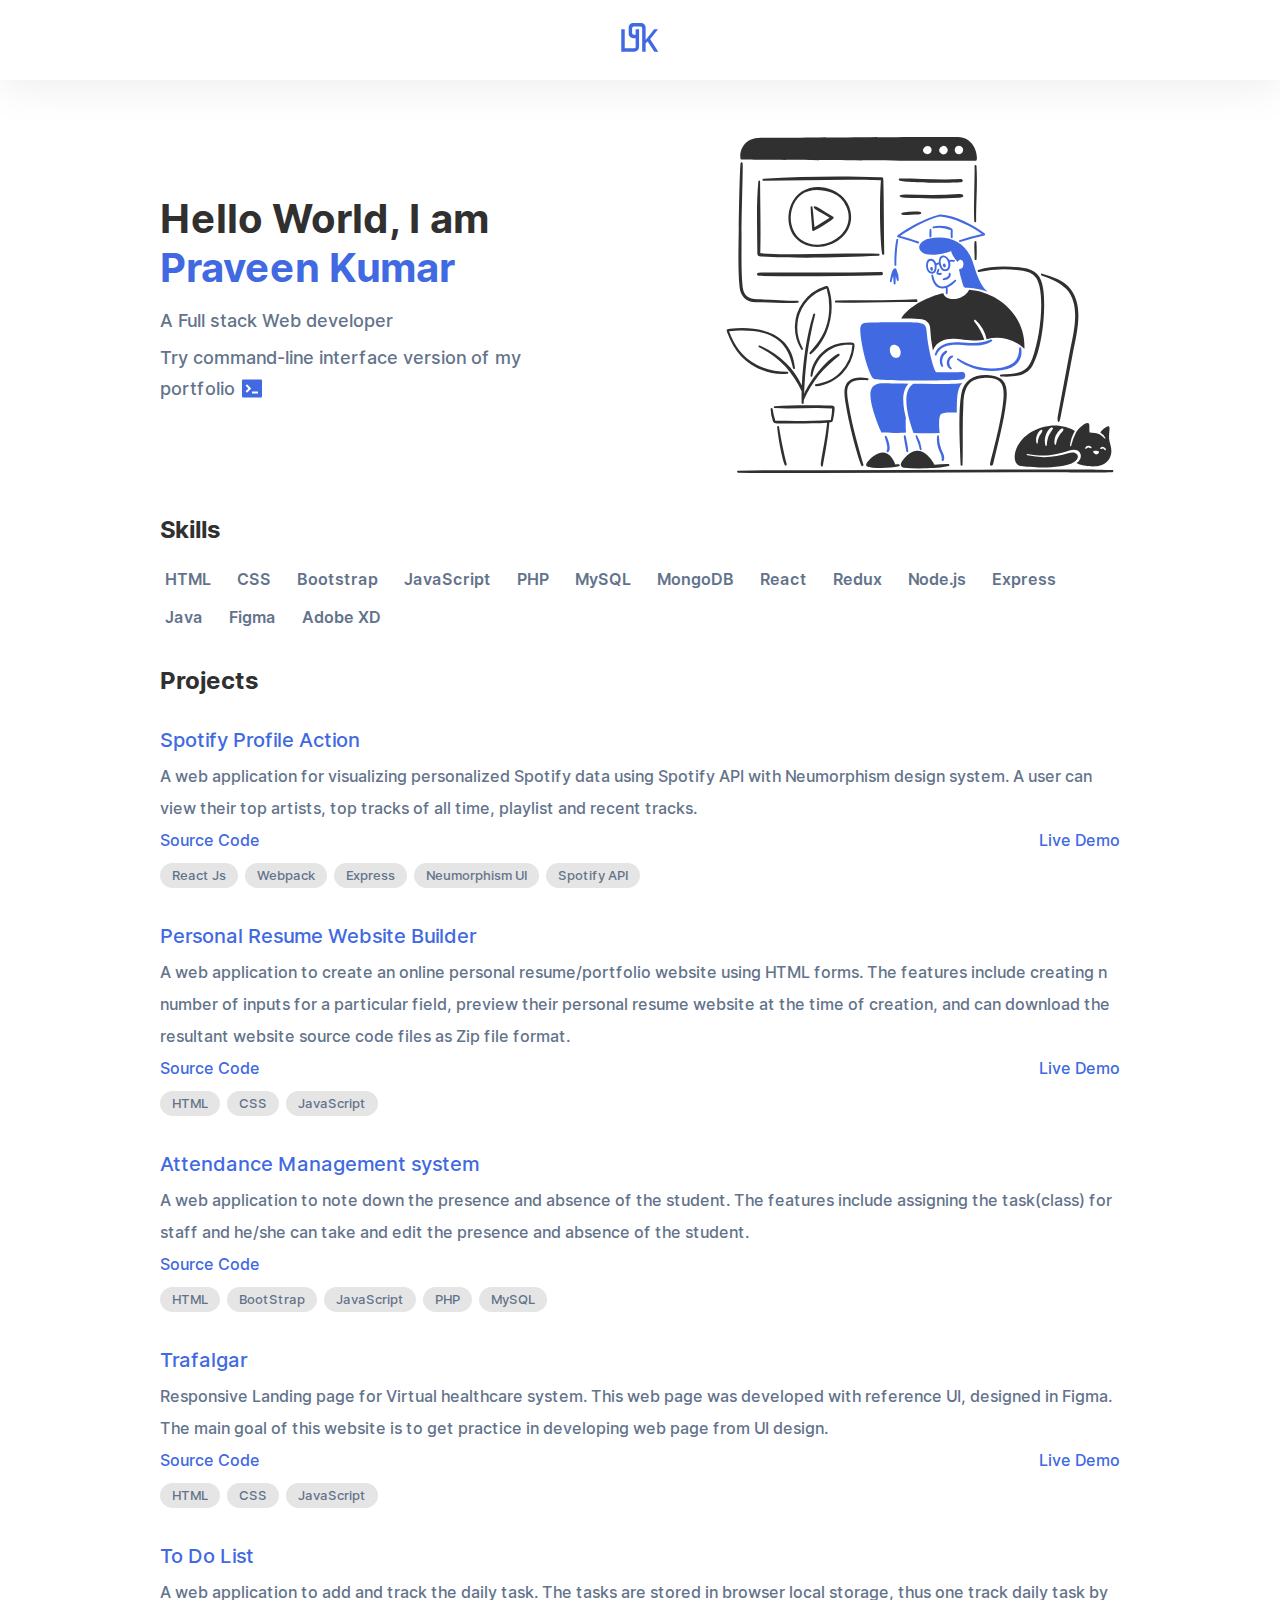
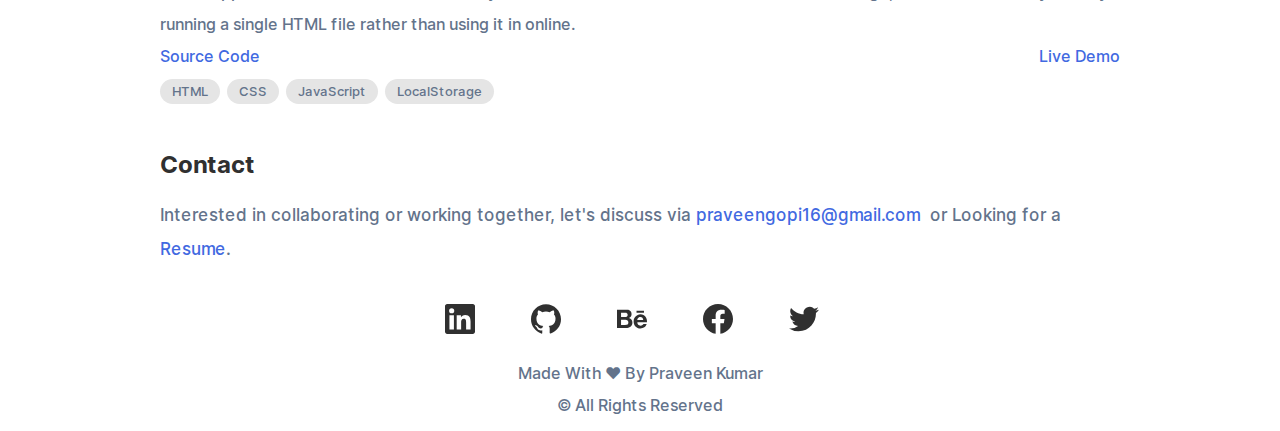
==== index.html @ a33283fd "Updates" ====
<!doctype html><html lang="en"><head><meta charset="utf-8"/><link rel="icon" type="image/svg+xml" href="pk.svg"><meta name="viewport" content="width=device-width,initial-scale=1"><meta name="theme-color" content="#4169e1"><meta name="author" content="Praveen Kumar"><meta name="description" content="Hello World, I am Praveen Kumar. Full-Stack Developer || Designer"><meta name="keywords" content="praveengopi19, spotify profile action, presonal resume website generator, front-end developer, web developer, react, nodejs, react js,express"><link rel="apple-touch-icon" href="pk.svg"/><meta property="og:type" content="website"><meta property="og:url" content="https://praveengopi19.github.io"><meta property="og:title" content="Praveen Kumar"><meta property="og:site_name" content="Praveen Kumar"/><meta property="og:description" content="Interactive Command Line Interface and Minimal Portfolio."><meta property="og:image" content="https://praveengopi19.github.io/pk.svg"/><meta property="og:image:width" content="300"><meta property="og:image:height" content="300"><meta property="og:image" content="https://praveengopi19.github.io/ogcmd.png"><meta property="og:image:width" content="1200"><meta property="og:image:height" content="628"><meta property="twitter:card" content="summary_large_image"><meta property="twitter:url" content="https://praveengopi19.github.io"><meta property="twitter:title" content="Praveen Kumar"><meta property="twitter:description" content="Interactive Command Line Interface and Minimal Portfolio"><meta property="twitter:image" content="https://praveengopi19.github.io/ogcmd.png"><link rel="manifest" href="manifest.json"/><title>Praveen Kumar</title><style>section {
      font-weight: 600;
      display: flex;
      align-content: flex-start;
      flex-flow: column nowrap;
      align-items: center;
      justify-content: center;
      height: 100vh;
    }

    .spinner {
      animation: rotate 1.4s linear infinite;
      -webkit-animation: rotate 1.4s linear infinite;
      -moz-animation: rotate 1.4s linear infinite;
      width: 175px;
      height: 175px;
      position: relative;
    }

    @keyframes rotate {
      to {
        transform: rotate(360deg);
      }
    }

    @-webkit-keyframes rotate {
      to {
        -webkit-transform: rotate(360deg);
      }
    }

    @-moz-keyframes rotate {
      to {
        transform: rotate(360deg);
      }
    }

    .path {
      stroke-dasharray: 2;
      stroke-dashoffset: 11;
    }

    .loader {
      font-size: 17px;
    }</style><link href="/styles/main-7b052448.chunk.css" rel="stylesheet"></head><body><noscript>You need to enable JavaScript to run this app.</noscript><div id="root"><section><svg class="spinner" width="174px" height="174px" viewBox="0 0 66 66"><circle class="path" fill="transparent" strokeWidth="2" cx="33" cy="33" r="11" stroke="rgb(61, 157, 209)"/></svg><div class="loader">Preparing Portfolio</div></section></div><script src="/js/runtime-main-ad0a3e9ffcf5e5643302.js"></script><script src="/js/2-29090a0e.chunk.js"></script><script src="/js/main-bd83a3ef.chunk.js"></script></body></html>
---- styles/main-7b052448.chunk.css ----
html{font-family:Hack;font-weight:500}body{scroll-behavior:smooth;-ms-overflow-style:none;scrollbar-width:none;margin:0;font-family:-apple-system,BlinkMacSystemFont,Segoe UI,Roboto,Oxygen,Ubuntu,Cantarell,Fira Sans,Droid Sans,Helvetica Neue,sans-serif;-webkit-font-smoothing:antialiased;-moz-osx-font-smoothing:grayscale}body::-webkit-scrollbar{display:none}a{text-decoration:none}p{margin-block-start:.5em;margin-block-end:.5em;margin-inline-start:0;margin-inline-end:0;line-height:2;font-size:17px;color:#63738b}input[type=text]::-ms-clear{display:none}.error404{height:35vmax;width:35vmax}.errorbuttom{font-family:Inter;border-width:0;border-radius:3px;color:#fff;background-color:#4169e1;padding:8px 12px;cursor:pointer;margin-top:30px}.linksimplified{color:#303030}.linkdesktop{color:#fff}@font-face{font-family:Inter;font-style:normal;font-weight:400;font-display:swap;src:url(/media/Inter-Regular.woff2) format("woff2"),url(/media/Inter-Regular.woff) format("woff")}@font-face{font-family:Inter;font-style:normal;font-weight:500;font-display:swap;src:url(/media/Inter-Medium.woff2) format("woff2"),url(/media/Inter-Medium.woff) format("woff")}@font-face{font-family:Inter;font-style:normal;font-weight:600;font-display:swap;src:url(/media/Inter-SemiBold.woff2) format("woff2"),url(/media/Inter-SemiBold.woff) format("woff")}@font-face{font-family:Inter;font-style:normal;font-weight:700;font-display:swap;src:url(/media/Inter-Bold.woff2) format("woff2"),url(/media/Inter-Bold.woff) format("woff")}@font-face{font-family:Hack;font-style:normal;font-weight:500;font-display:swap;src:url(/media/Hack-Regular.woff) format("woff")}.start{display:flex;width:97vw;padding:5px 0 0;font-weight:700;font-size:25px;align-items:center;justify-content:center}.end,.start{font-family:Inter;color:#fff;height:50px}.end{width:75%;font-weight:500;text-align:center;line-height:1.5}.App-header{align-content:center;background:#3d9dd1;min-height:100vh;display:flex;flex-flow:row wrap;align-items:center;justify-content:center;font-size:calc(9px + 1vmin);color:#000;gap:20px}.commandLine{display:flex;background-color:#212121;width:78vmax;width:calc(78vw + 78vh - 78vmin);border-radius:.75rem;margin:0 30px;text-align:left;color:#e2e1e1;overflow-y:auto;flex-flow:column nowrap;box-shadow:0 0 20px rgba(0,0,0,.19),0 0 6px rgba(0,0,0,.23)}.header{align-items:center;padding-left:20px;padding-top:10px;padding-bottom:10px;height:2.2rem;display:flex;justify-content:flex-start;background-color:#e4e3e5}.reddot{height:18px;width:18px;background-color:#ff5f56;border-radius:50%;box-shadow:inset 0 2px 4px 0 rgba(0,0,0,.3)}.yellowdot{background-color:#ffbd2e}.greendot,.yellowdot{margin-left:.5rem;height:18px;width:18px;border-radius:50%;box-shadow:inset 0 2px 4px 0 rgba(0,0,0,.3)}.greendot{background-color:#27c93f}.command{padding-top:1rem;display:flex;flex-flow:column;font-family:Hack;height:60vh;padding-left:1.2rem;padding-right:1.2rem;margin:0;font-weight:500;line-height:26px;overflow:scroll;-ms-overflow-style:none;scrollbar-width:none}.command::-webkit-scrollbar{display:none}.footer{align-items:center;background-color:#2a2828;flex-flow:row wrap;line-height:28px;justify-content:space-between;padding:10px 25px 10px 20px;font-size:13.5px;line-height:2}.footer,form{display:flex}input{background-color:transparent;outline:none;box-shadow:none;border-color:transparent;color:#d5d5d5;font-family:Hack;font-weight:500;font-size:calc(10px + 1vmin)}.parent,input{display:inline}.parent{color:#439046}.directory{color:#4195d0;display:inline}.heading{color:#d856cb;display:inline}.a{color:#d5d5d5}.a:hover{color:#d856cb}.projectdis{display:inline;color:#ffcd93}.headermobile{box-shadow:0 1px 50px 0 rgba(0,0,0,.09);background-color:#fff;height:50px;z-index:100;width:100%;display:flex;padding:15px 0;font-family:Inter;font-weight:700;font-size:25px;align-items:center;justify-content:center;color:#303030}.widthdecider{width:90vw;font-family:Inter;margin:0 auto;padding-top:40px}.color{color:#4169e1;display:inline}.mobiletopbanner{display:flex;flex-flow:row wrap;justify-content:space-evenly;align-items:center;align-content:center}.subheader{font-size:35px}.mediumHeader,.subheader{font-weight:700;color:#303030}.mediumHeader{padding-top:10px;padding-bottom:10px;font-size:1.5rem}.topcontent{padding-top:10px;color:#63738b;line-height:36px}.bannerflex1{font-size:20px;flex:0 1 96%}.bannerflex2{display:flex;justify-content:center;align-content:center;flex:0 0 auto}.img{width:300px;height:300px}.img,.skillli{padding-top:10px}.skillli{display:flex;flex-wrap:wrap;font-weight:600}ul{padding-inline-start:0;margin-block-start:0;padding:0}.skillli li:nth-child(n){padding:5px;margin-bottom:.5rem;color:#63738b}.skillli li:hover,.skillli li:nth-child(n){list-style:none;display:inline-block;margin-right:1rem}.skillli li:hover{color:#4169e1;text-decoration:underline;cursor:pointer;position:relative;transition:width .3s ease 0s,left .3s ease 0s;transition:transform .3s ease-in-out;transform:perspective(1px) translateY(-5px) scale(1) translateZ(0)}.skillli li a{color:#63738b}.skillli li a:hover{color:#4169e1}.projectsli{font-weight:600;grid-gap:20px 15px;margin:0;color:#63738b;padding:5px 0;font-size:16px}.projectsli li:nth-child(n){padding:5px 0;list-style:none;margin:5px 0 .5rem;color:#63738b}.projecttitle{color:#4169e1;font-size:20px}.projectsli div{font-weight:500;line-height:2}.tags{margin-block-start:2px;margin-block-end:5px;display:inline-flex;flex-flow:row wrap}.tags li:nth-child(n){margin-top:5px;margin-bottom:5px;font-size:13px;padding:0 12px;margin-right:7px;border-radius:16px;width:auto;height:25px;line-height:25px;background-color:#e5e5e5}.demorepo{display:flex;flex-flow:row wrap;justify-content:space-between}.sociallinks{padding:1px;height:30px;width:30px;fill:#303030}.linkedin:hover{fill:#0077b5}.github:hover{fill:#181717}.twitter:hover{fill:#1da1f2}.facebook:hover{fill:#0a81ed}.behance:hover{fill:#1769ff}.footermobile{display:flex;margin-top:-10px;margin-block-end:10px;color:#63738b}.footermobile,.visitDesktop{justify-content:center;text-align:center;line-height:2}.visitDesktop{width:fit-content;padding:10px;margin:5px auto;font-size:18px;color:#ea4c89}.cmdanimate{margin:5px 0;font-size:18px;line-height:1.5;width:100%;overflow:hidden;color:#63738b}@keyframes type{0%{width:0}}.link,.link:hover{color:#fff}.contactlink{color:#4169e1}.contactlink:hover{text-decoration:underline}@media only screen and (min-width:768px){.widthdecider{width:75vw;padding-top:15px}.mobiletopbanner{justify-content:space-between}.subheader{font-size:29px}.topcontent{padding-top:11px;line-height:36px}.bannerflex1{font-size:18px;flex:0 1 45%}.bannerflex2{display:flex;justify-content:center;flex:0 0 auto}.img{padding-top:10px;width:250px;height:250px}.sociallinks{padding:15px;height:30px;width:30px}.footermobile{margin-top:-25px}}@media only screen and (min-width:992px){.img{padding-top:10px;width:400px;height:400px}.subheader{font-size:40px}}
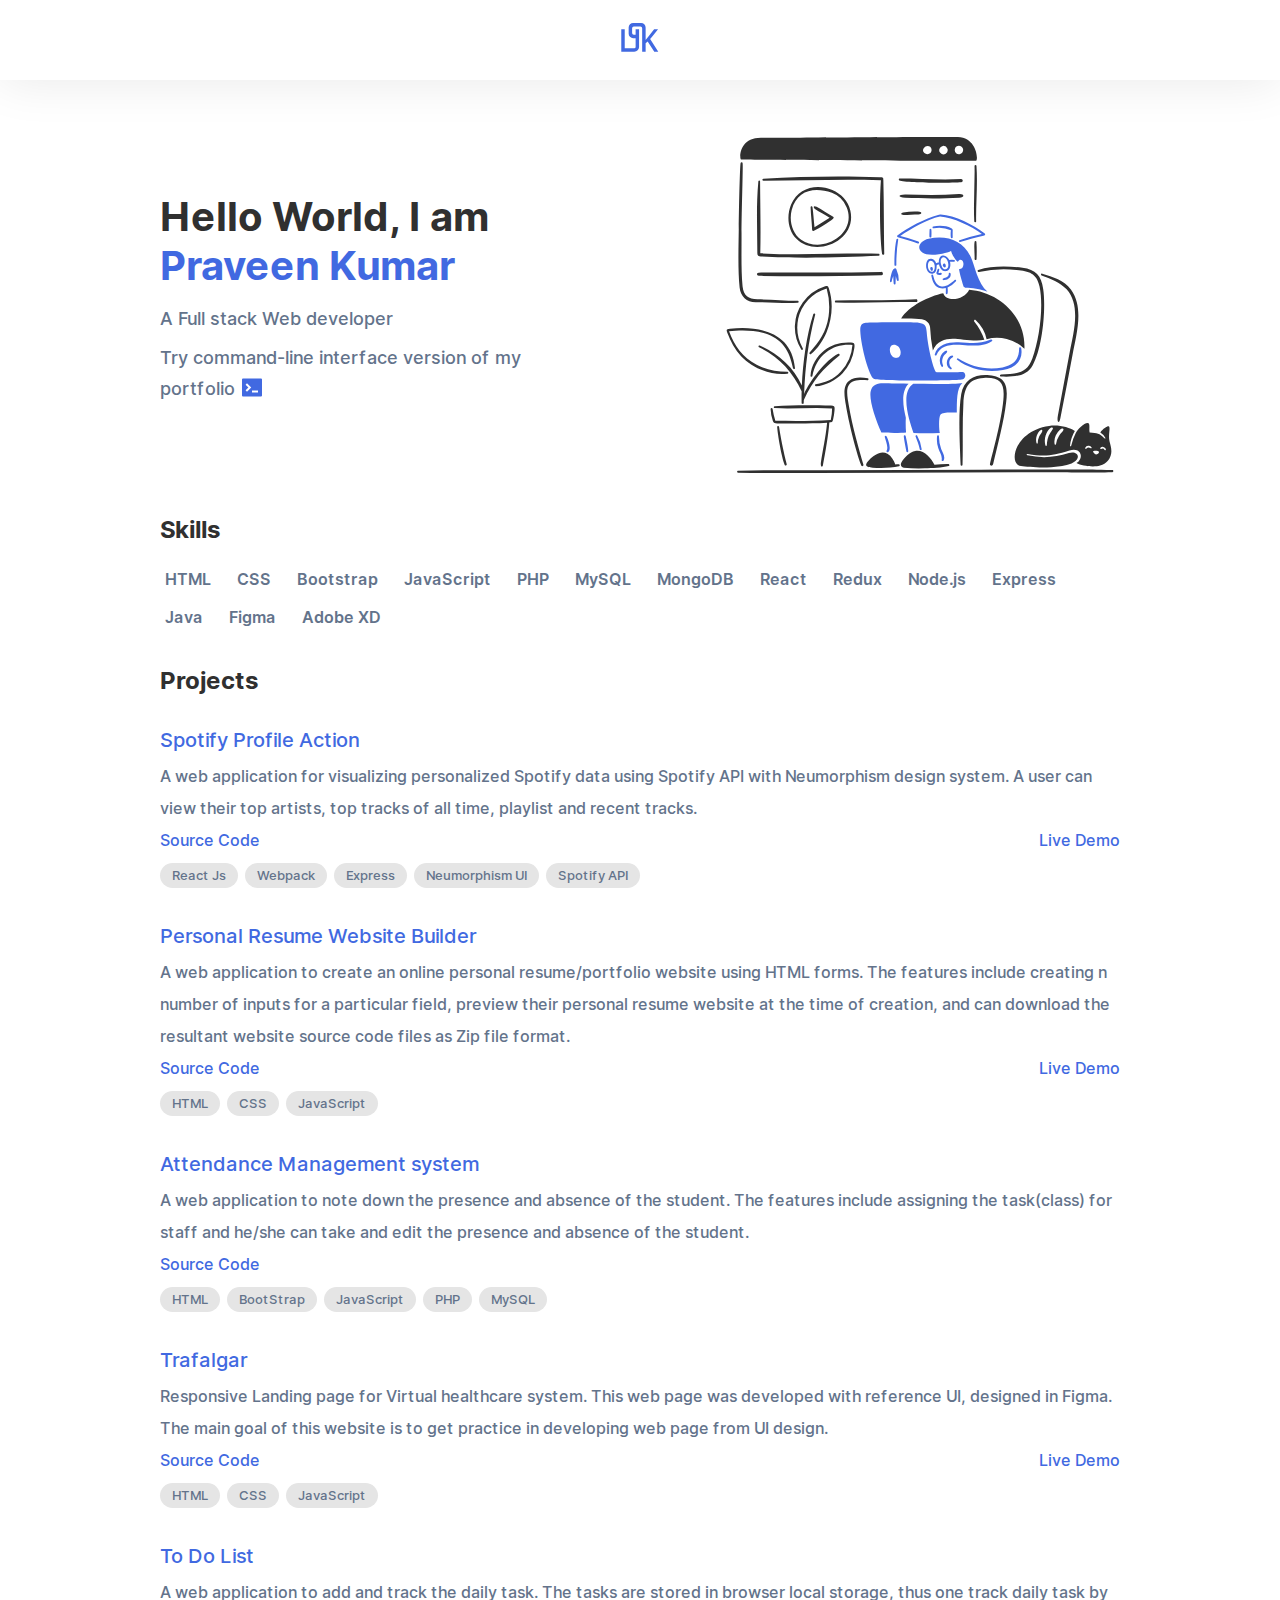
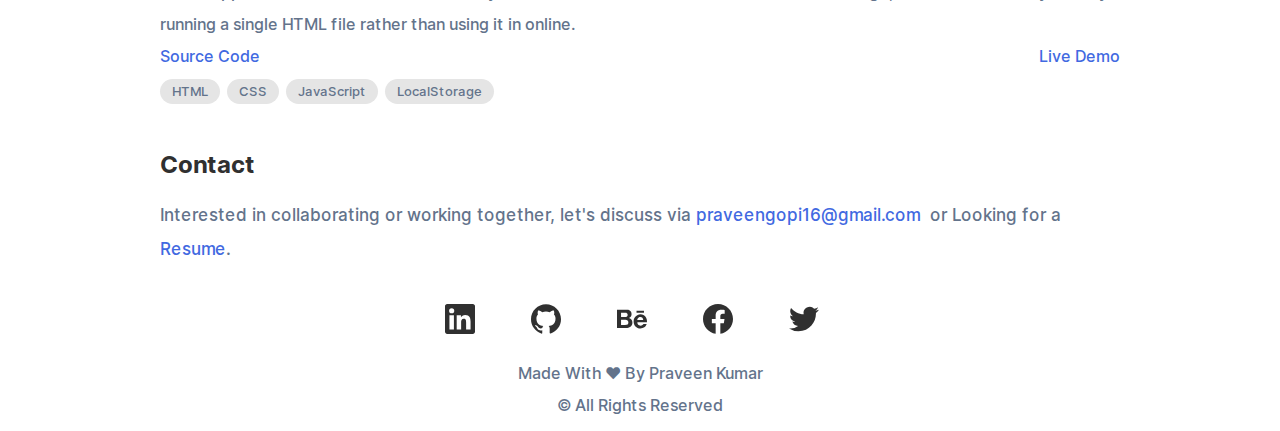
==== commit 57c13662: "Updates" ====
--- a/index.html
+++ b/index.html
@@ -42,4 +42,4 @@
 
     .loader {
       font-size: 17px;
-    }</style><link href="/styles/main-7b052448.chunk.css" rel="stylesheet"></head><body><noscript>You need to enable JavaScript to run this app.</noscript><div id="root"><section><svg class="spinner" width="174px" height="174px" viewBox="0 0 66 66"><circle class="path" fill="transparent" strokeWidth="2" cx="33" cy="33" r="11" stroke="rgb(61, 157, 209)"/></svg><div class="loader">Preparing Portfolio</div></section></div><script src="/js/runtime-main-ad0a3e9ffcf5e5643302.js"></script><script src="/js/2-29090a0e.chunk.js"></script><script src="/js/main-bd83a3ef.chunk.js"></script></body></html>+    }</style><link href="/styles/main-333ca1c7.chunk.css" rel="stylesheet"></head><body><noscript>You need to enable JavaScript to run this app.</noscript><div id="root"><section><svg class="spinner" width="174px" height="174px" viewBox="0 0 66 66"><circle class="path" fill="transparent" strokeWidth="2" cx="33" cy="33" r="11" stroke="rgb(61, 157, 209)"/></svg><div class="loader">Preparing Portfolio</div></section></div><script src="/js/runtime-main-0ce6c6cd1ce1fbe9b6b0.js"></script><script src="/js/2-29090a0e.chunk.js"></script><script src="/js/main-bd83a3ef.chunk.js"></script></body></html>--- a/styles/main-333ca1c7.chunk.css
+++ b/styles/main-333ca1c7.chunk.css
@@ -0,0 +1 @@
+html{font-family:Hack;font-weight:500}body{scroll-behavior:smooth;-ms-overflow-style:none;scrollbar-width:none;margin:0;font-family:-apple-system,BlinkMacSystemFont,Segoe UI,Roboto,Oxygen,Ubuntu,Cantarell,Fira Sans,Droid Sans,Helvetica Neue,sans-serif;-webkit-font-smoothing:antialiased;-moz-osx-font-smoothing:grayscale}body::-webkit-scrollbar{display:none}a{text-decoration:none}p{margin-block-start:.5em;margin-block-end:.5em;margin-inline-start:0;margin-inline-end:0;line-height:2;font-size:17px;color:#63738b}input[type=text]::-ms-clear{display:none}.error404{height:35vmax;width:35vmax}.errorbuttom{font-family:Inter;border-width:0;border-radius:3px;color:#fff;background-color:#4169e1;padding:8px 12px;cursor:pointer;margin-top:30px}.linksimplified{color:#303030}.linkdesktop{color:#fff}@font-face{font-family:Inter;font-style:normal;font-weight:400;font-display:swap;src:url(/media/Inter-Regular.woff2) format("woff2"),url(/media/Inter-Regular.woff) format("woff")}@font-face{font-family:Inter;font-style:normal;font-weight:500;font-display:swap;src:url(/media/Inter-Medium.woff2) format("woff2"),url(/media/Inter-Medium.woff) format("woff")}@font-face{font-family:Inter;font-style:normal;font-weight:600;font-display:swap;src:url(/media/Inter-SemiBold.woff2) format("woff2"),url(/media/Inter-SemiBold.woff) format("woff")}@font-face{font-family:Inter;font-style:normal;font-weight:700;font-display:swap;src:url(/media/Inter-Bold.woff2) format("woff2"),url(/media/Inter-Bold.woff) format("woff")}@font-face{font-family:Hack;font-style:normal;font-weight:500;font-display:swap;src:url(/media/Hack-Regular.woff) format("woff")}.start{display:flex;width:97vw;padding:5px 0 0;font-weight:700;font-size:25px;align-items:center;justify-content:center}.end,.start{font-family:Inter;color:#fff;height:50px}.end{width:75%;font-weight:500;text-align:center;line-height:1.5}.App-header{align-content:center;background:#3d9dd1;min-height:100vh;display:flex;flex-flow:row wrap;align-items:center;justify-content:center;font-size:calc(9px + 1vmin);color:#000;gap:20px}.commandLine{display:flex;background-color:#212121;width:78vmax;width:calc(78vw + 78vh - 78vmin);border-radius:.75rem;margin:0 30px;text-align:left;color:#e2e1e1;overflow-y:auto;flex-flow:column nowrap;box-shadow:0 0 20px rgba(0,0,0,.19),0 0 6px rgba(0,0,0,.23)}.header{align-items:center;padding-left:20px;padding-top:10px;padding-bottom:10px;height:2.2rem;display:flex;justify-content:flex-start;background-color:#e4e3e5}.reddot{height:18px;width:18px;background-color:#ff5f56;border-radius:50%;box-shadow:inset 0 2px 4px 0 rgba(0,0,0,.3)}.yellowdot{background-color:#ffbd2e}.greendot,.yellowdot{margin-left:.5rem;height:18px;width:18px;border-radius:50%;box-shadow:inset 0 2px 4px 0 rgba(0,0,0,.3)}.greendot{background-color:#27c93f}.command{padding-top:1rem;display:flex;flex-flow:column;font-family:Hack;height:60vh;padding-left:1.2rem;padding-right:1.2rem;margin:0;font-weight:500;line-height:26px;overflow:scroll;-ms-overflow-style:none;scrollbar-width:none}.command::-webkit-scrollbar{display:none}.footer{align-items:center;background-color:#2a2828;flex-flow:row wrap;line-height:28px;justify-content:space-between;padding:10px 25px 10px 20px;font-size:13.5px;line-height:2}.footer,form{display:flex}input{background-color:transparent;outline:none;box-shadow:none;border-color:transparent;color:#d5d5d5;font-family:Hack;font-weight:500;font-size:calc(10px + 1vmin)}.parent,input{display:inline}.parent{color:#439046}.directory{color:#4195d0;display:inline}.heading{color:#d856cb;display:inline}.a{color:#d5d5d5}.a:hover{color:#d856cb}.projectdis{display:inline;color:#ffcd93}.headermobile{box-shadow:0 1px 50px 0 rgba(0,0,0,.09);background-color:#fff;height:50px;z-index:100;width:100%;display:flex;padding:15px 0;font-family:Inter;font-weight:700;font-size:25px;align-items:center;justify-content:center;color:#303030}.widthdecider{width:90vw;font-family:Inter;margin:0 auto;padding-top:40px}.color{color:#4169e1;display:inline}.mobiletopbanner{display:flex;flex-flow:row wrap;justify-content:space-evenly;align-items:center;align-content:center}.subheader{font-size:35px}.mediumHeader,.subheader{font-weight:700;color:#303030}.mediumHeader{padding-top:10px;padding-bottom:10px;font-size:1.5rem}.topcontent{padding-top:10px;color:#63738b;line-height:36px}.bannerflex1{font-size:20px;flex:0 1 96%}.bannerflex2{display:flex;justify-content:center;align-content:center;flex:0 0 auto}.img{width:300px;height:300px}.img,.skillli{padding-top:10px}.skillli{display:flex;flex-wrap:wrap;font-weight:600}ul{padding-inline-start:0;margin-block-start:0;padding:0}.skillli li:nth-child(n){padding:5px;margin-bottom:.5rem;color:#63738b}.skillli li:hover,.skillli li:nth-child(n){list-style:none;display:inline-block;margin-right:1rem}.skillli li:hover{color:#4169e1;text-decoration:underline;cursor:pointer;position:relative;transition:width .3s ease 0s,left .3s ease 0s;transition:transform .3s ease-in-out;transform:perspective(1px) translateY(-5px) scale(1) translateZ(0)}.skillli li a{color:#63738b}.skillli li a:hover{color:#4169e1}.projectsli{font-weight:600;grid-gap:20px 15px;margin:0;color:#63738b;padding:5px 0;font-size:16px}.projectsli li:nth-child(n){padding:5px 0;list-style:none;margin:5px 0 .5rem;color:#63738b}.projecttitle{color:#4169e1;font-size:20px}.projectsli div{font-weight:500;line-height:2}.tags{margin-block-start:2px;margin-block-end:5px;display:inline-flex;flex-flow:row wrap}.tags li:nth-child(n){margin-top:5px;margin-bottom:5px;font-size:13px;padding:0 12px;margin-right:7px;border-radius:16px;width:auto;height:25px;line-height:25px;background-color:#e5e5e5}.demorepo{display:flex;flex-flow:row wrap;justify-content:space-between}.sociallinks{padding:1px;height:30px;width:30px;fill:#303030}.linkedin:hover{fill:#0077b5}.github:hover{fill:#181717}.twitter:hover{fill:#1da1f2}.facebook:hover{fill:#0a81ed}.behance:hover{fill:#1769ff}.footermobile{display:flex;margin-top:-10px;margin-block-end:10px;color:#63738b}.footermobile,.visitDesktop{justify-content:center;text-align:center;line-height:2}.visitDesktop{width:fit-content;padding:10px;margin:5px auto;font-size:18px;color:#ea4c89}.cmdanimate{margin:7px 0;font-size:18px;line-height:1.5;width:100%;overflow:hidden;color:#63738b}@keyframes type{0%{width:0}}.link,.link:hover{color:#fff}.contactlink{color:#4169e1}.contactlink:hover{text-decoration:underline}@media only screen and (min-width:768px){.widthdecider{width:75vw;padding-top:15px}.mobiletopbanner{justify-content:space-between}.subheader{font-size:29px}.topcontent{padding-top:11px;line-height:36px}.bannerflex1{font-size:18px;flex:0 1 45%}.bannerflex2{display:flex;justify-content:center;flex:0 0 auto}.img{padding-top:10px;width:250px;height:250px}.sociallinks{padding:15px;height:30px;width:30px}.footermobile{margin-top:-25px}}@media only screen and (min-width:992px){.img{padding-top:10px;width:400px;height:400px}.subheader{font-size:40px}}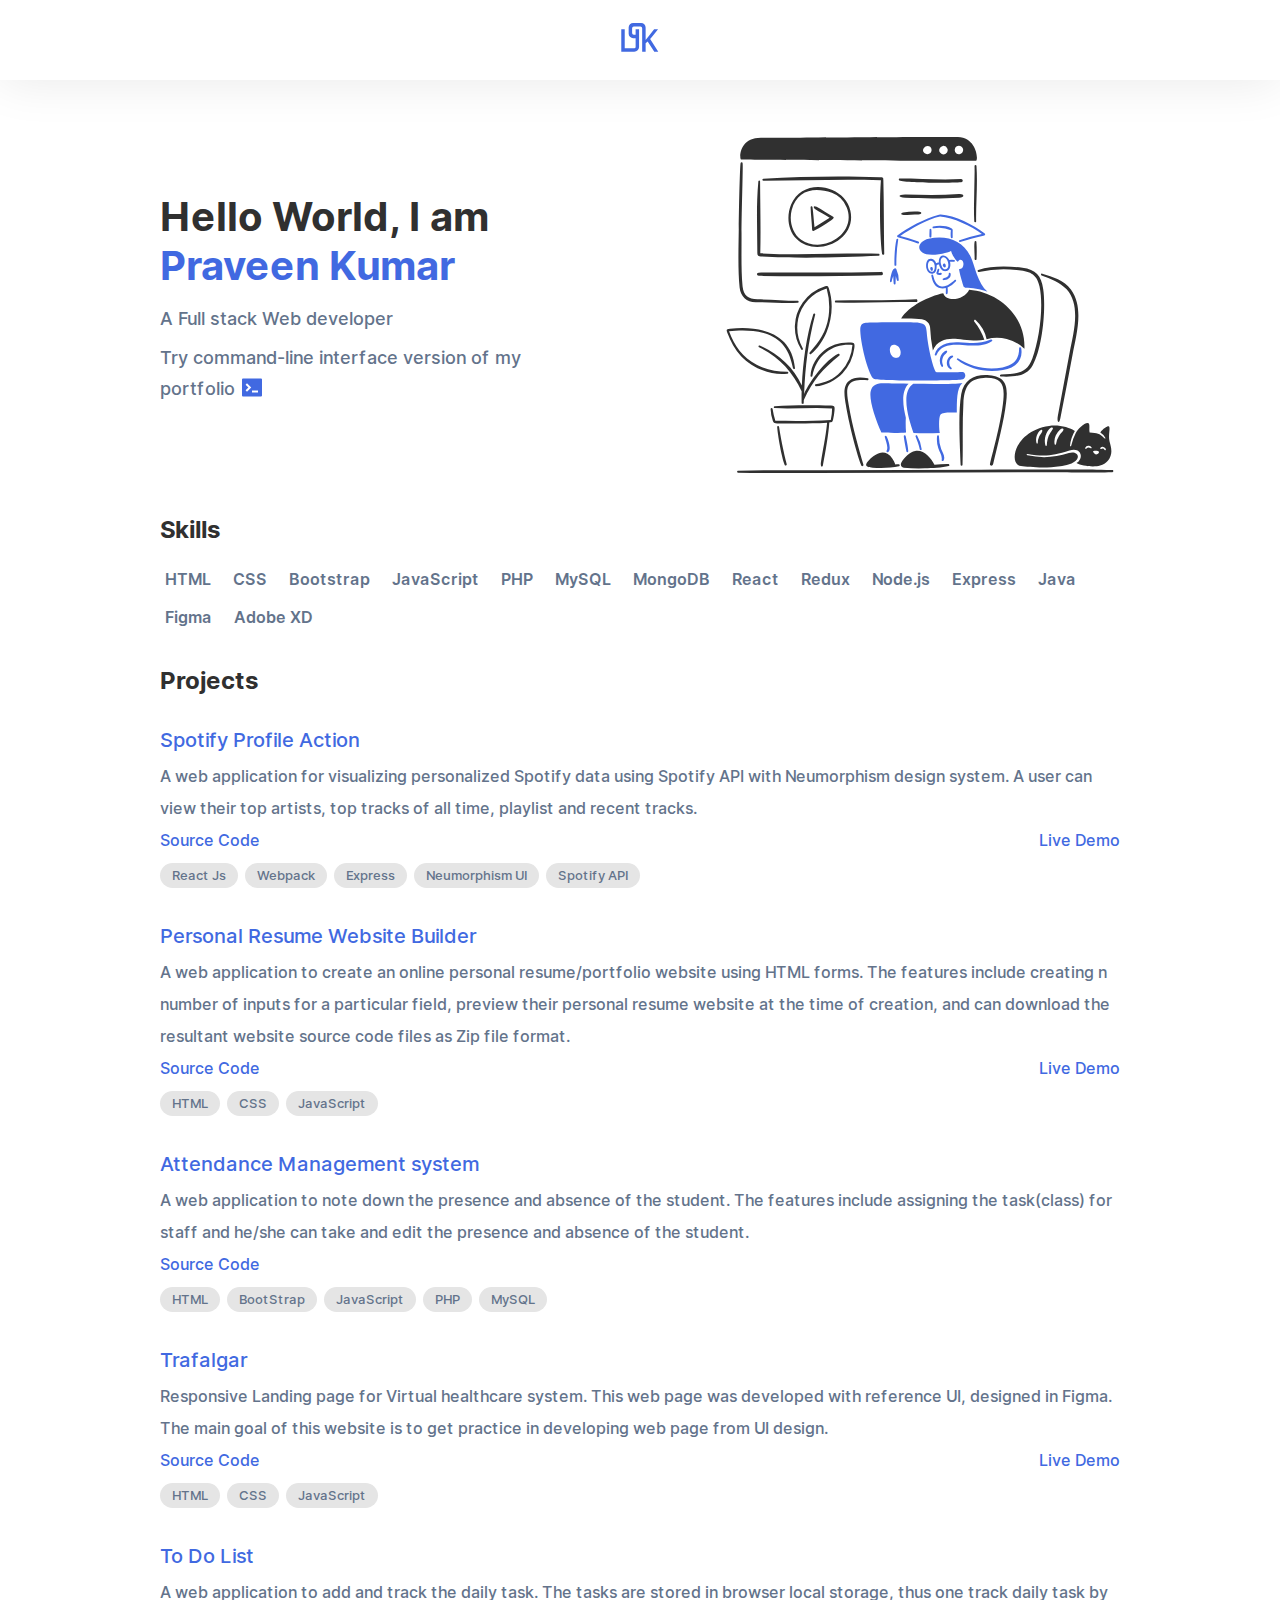
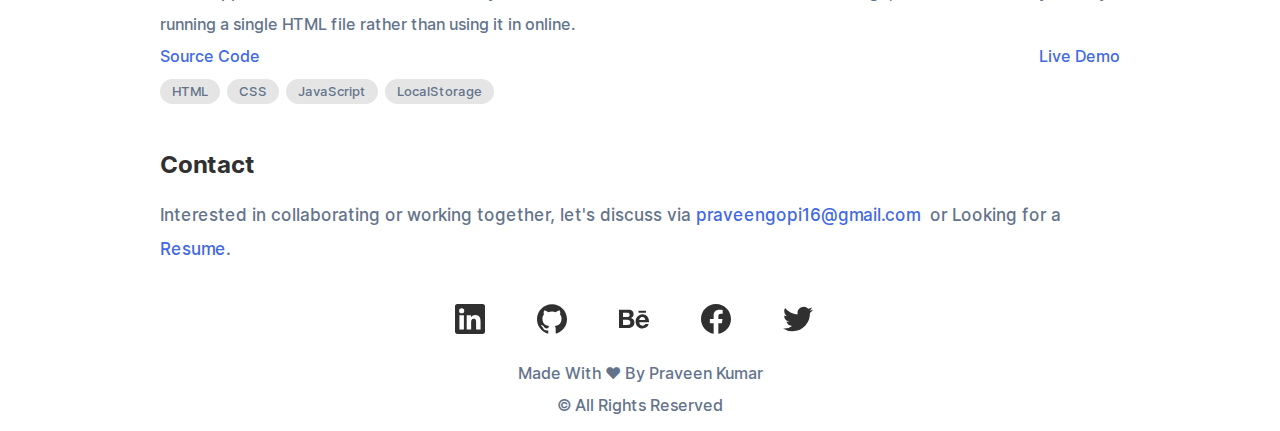
==== commit 4694c03a: "Updates" ====
--- a/index.html
+++ b/index.html
@@ -42,4 +42,4 @@
 
     .loader {
       font-size: 17px;
-    }</style><link href="/styles/main-333ca1c7.chunk.css" rel="stylesheet"></head><body><noscript>You need to enable JavaScript to run this app.</noscript><div id="root"><section><svg class="spinner" width="174px" height="174px" viewBox="0 0 66 66"><circle class="path" fill="transparent" strokeWidth="2" cx="33" cy="33" r="11" stroke="rgb(61, 157, 209)"/></svg><div class="loader">Preparing Portfolio</div></section></div><script src="/js/runtime-main-0ce6c6cd1ce1fbe9b6b0.js"></script><script src="/js/2-29090a0e.chunk.js"></script><script src="/js/main-bd83a3ef.chunk.js"></script></body></html>+    }</style><link href="/styles/main-f92237c5.chunk.css" rel="stylesheet"></head><body><noscript>You need to enable JavaScript to run this app.</noscript><div id="root"><section><svg class="spinner" width="174px" height="174px" viewBox="0 0 66 66"><circle class="path" fill="transparent" strokeWidth="2" cx="33" cy="33" r="11" stroke="rgb(61, 157, 209)"/></svg><div class="loader">Preparing Portfolio</div></section></div><script src="/js/runtime-main-0ce6c6cd1ce1fbe9b6b0.js"></script><script src="/js/2-29090a0e.chunk.js"></script><script src="/js/main-bd83a3ef.chunk.js"></script></body></html>--- a/styles/main-f92237c5.chunk.css
+++ b/styles/main-f92237c5.chunk.css
@@ -0,0 +1 @@
+html{font-family:Hack;font-weight:500}body{scroll-behavior:smooth;-ms-overflow-style:none;scrollbar-width:none;margin:0;font-family:-apple-system,BlinkMacSystemFont,Segoe UI,Roboto,Oxygen,Ubuntu,Cantarell,Fira Sans,Droid Sans,Helvetica Neue,sans-serif;-webkit-font-smoothing:antialiased;-moz-osx-font-smoothing:grayscale}body::-webkit-scrollbar{display:none}a{text-decoration:none}p{margin-block-start:.5em;margin-block-end:.5em;margin-inline-start:0;margin-inline-end:0;line-height:2;font-size:17px;color:#63738b}input[type=text]::-ms-clear{display:none}.error404{height:35vmax;width:35vmax}.errorbuttom{font-family:Inter;border-width:0;border-radius:3px;color:#fff;background-color:#4169e1;padding:8px 12px;cursor:pointer;margin-top:30px}.linksimplified{color:#303030}.linkdesktop{color:#fff}@font-face{font-family:Inter;font-style:normal;font-weight:400;font-display:swap;src:url(/media/Inter-Regular.woff2) format("woff2"),url(/media/Inter-Regular.woff) format("woff")}@font-face{font-family:Inter;font-style:normal;font-weight:500;font-display:swap;src:url(/media/Inter-Medium.woff2) format("woff2"),url(/media/Inter-Medium.woff) format("woff")}@font-face{font-family:Inter;font-style:normal;font-weight:600;font-display:swap;src:url(/media/Inter-SemiBold.woff2) format("woff2"),url(/media/Inter-SemiBold.woff) format("woff")}@font-face{font-family:Inter;font-style:normal;font-weight:700;font-display:swap;src:url(/media/Inter-Bold.woff2) format("woff2"),url(/media/Inter-Bold.woff) format("woff")}@font-face{font-family:Hack;font-style:normal;font-weight:500;font-display:swap;src:url(/media/Hack-Regular.woff) format("woff")}.start{display:flex;width:97vw;padding:5px 0 0;font-weight:700;font-size:25px;align-items:center;justify-content:center}.end,.start{font-family:Inter;color:#fff;height:50px}.end{width:75%;font-weight:500;text-align:center;line-height:1.5}.App-header{align-content:center;background:#3d9dd1;min-height:100vh;display:flex;flex-flow:row wrap;align-items:center;justify-content:center;font-size:calc(9px + 1vmin);color:#000;gap:20px}.commandLine{display:flex;background-color:#212121;width:78vmax;width:calc(78vw + 78vh - 78vmin);border-radius:.75rem;margin:0 30px;text-align:left;color:#e2e1e1;overflow-y:auto;flex-flow:column nowrap;box-shadow:0 0 20px rgba(0,0,0,.19),0 0 6px rgba(0,0,0,.23)}.header{align-items:center;padding-left:20px;padding-top:10px;padding-bottom:10px;height:2.2rem;display:flex;justify-content:flex-start;background-color:#e4e3e5}.reddot{height:18px;width:18px;background-color:#ff5f56;border-radius:50%;box-shadow:inset 0 2px 4px 0 rgba(0,0,0,.3)}.yellowdot{background-color:#ffbd2e}.greendot,.yellowdot{margin-left:.5rem;height:18px;width:18px;border-radius:50%;box-shadow:inset 0 2px 4px 0 rgba(0,0,0,.3)}.greendot{background-color:#27c93f}.command{padding-top:1rem;display:flex;flex-flow:column;font-family:Hack;height:60vh;padding-left:1.2rem;padding-right:1.2rem;margin:0;font-weight:500;line-height:26px;overflow:scroll;-ms-overflow-style:none;scrollbar-width:none}.command::-webkit-scrollbar{display:none}.footer{align-items:center;background-color:#2a2828;flex-flow:row wrap;line-height:28px;justify-content:space-between;padding:10px 25px 10px 20px;font-size:13.5px;line-height:2}.footer,form{display:flex}input{background-color:transparent;outline:none;box-shadow:none;border-color:transparent;color:#d5d5d5;font-family:Hack;font-weight:500;font-size:calc(10px + 1vmin)}.parent,input{display:inline}.parent{color:#439046}.directory{color:#4195d0;display:inline}.heading{color:#d856cb;display:inline}.a{color:#d5d5d5}.a:hover{color:#d856cb}.projectdis{display:inline;color:#ffcd93}.headermobile{box-shadow:0 1px 50px 0 rgba(0,0,0,.09);background-color:#fff;height:50px;z-index:100;width:100%;display:flex;padding:15px 0;font-family:Inter;font-weight:700;font-size:25px;align-items:center;justify-content:center;color:#303030}.widthdecider{width:90vw;font-family:Inter;margin:0 auto;padding-top:40px}.color{color:#4169e1;display:inline}.mobiletopbanner{display:flex;flex-flow:row wrap;justify-content:space-evenly;align-items:center;align-content:center}.subheader{font-size:35px}.mediumHeader,.subheader{font-weight:700;color:#303030}.mediumHeader{padding-top:10px;padding-bottom:10px;font-size:1.5rem}.topcontent{padding-top:10px;color:#63738b;line-height:36px}.bannerflex1{font-size:20px;flex:0 1 96%}.bannerflex2{display:flex;justify-content:center;align-content:center;flex:0 0 auto}.img{width:300px;height:300px}.img,.skillli{padding-top:10px}.skillli{display:flex;flex-wrap:wrap;font-weight:600}ul{padding-inline-start:0;margin-block-start:0;padding:0}.skillli li:nth-child(n){padding:5px;list-style:none;display:inline-block;margin-right:.75rem;margin-bottom:.5rem;color:#63738b}.skillli li:hover{color:#4169e1;margin-right:.75rem;text-decoration:underline;cursor:pointer;position:relative;transition:width .3s ease 0s,left .3s ease 0s;transition:transform .3s ease-in-out;transform:perspective(1px) translateY(-5px) scale(1) translateZ(0)}.skillli li a{color:#63738b}.skillli li a:hover{color:#4169e1}.projectsli{font-weight:600;grid-gap:20px 15px;margin:0;color:#63738b;padding:5px 0;font-size:16px}.projectsli li:nth-child(n){padding:5px 0;list-style:none;margin:5px 0 .5rem;color:#63738b}.projecttitle{color:#4169e1;font-size:20px}.projectsli div{font-weight:500;line-height:2}.tags{margin-block-start:2px;margin-block-end:5px;display:inline-flex;flex-flow:row wrap}.tags li:nth-child(n){margin-top:5px;margin-bottom:5px;font-size:13px;padding:0 12px;margin-right:7px;border-radius:16px;width:auto;height:25px;line-height:25px;background-color:#e5e5e5}.demorepo{display:flex;flex-flow:row wrap;justify-content:space-between}.sociallinks{padding:1px;height:30px;width:30px;fill:#303030}.linkedin:hover{fill:#0077b5}.github:hover{fill:#181717}.twitter:hover{fill:#1da1f2}.facebook:hover{fill:#0a81ed}.behance:hover{fill:#1769ff}.footermobile{display:flex;margin-top:-10px;margin-block-end:10px;color:#63738b}.footermobile,.visitDesktop{justify-content:center;text-align:center;line-height:2}.visitDesktop{width:fit-content;padding:10px;margin:5px auto;font-size:18px;color:#ea4c89}.cmdanimate{margin:7px 0;font-size:18px;line-height:1.5;width:100%;overflow:hidden;color:#63738b}@keyframes type{0%{width:0}}.link,.link:hover{color:#fff}.contactlink{color:#4169e1}.contactlink:hover{text-decoration:underline}@media only screen and (min-width:768px){.widthdecider{width:75vw;padding-top:15px}.mobiletopbanner{justify-content:space-between}.subheader{font-size:29px}.topcontent{padding-top:11px;line-height:36px}.bannerflex1{font-size:18px;flex:0 1 45%}.bannerflex2{display:flex;justify-content:center;flex:0 0 auto}.img{padding-top:10px;width:250px;height:250px}.sociallinks{padding:15px;height:30px;width:30px}.footermobile{margin-top:-25px}}@media only screen and (min-width:992px){.img{padding-top:10px;width:400px;height:400px}.subheader{font-size:40px}}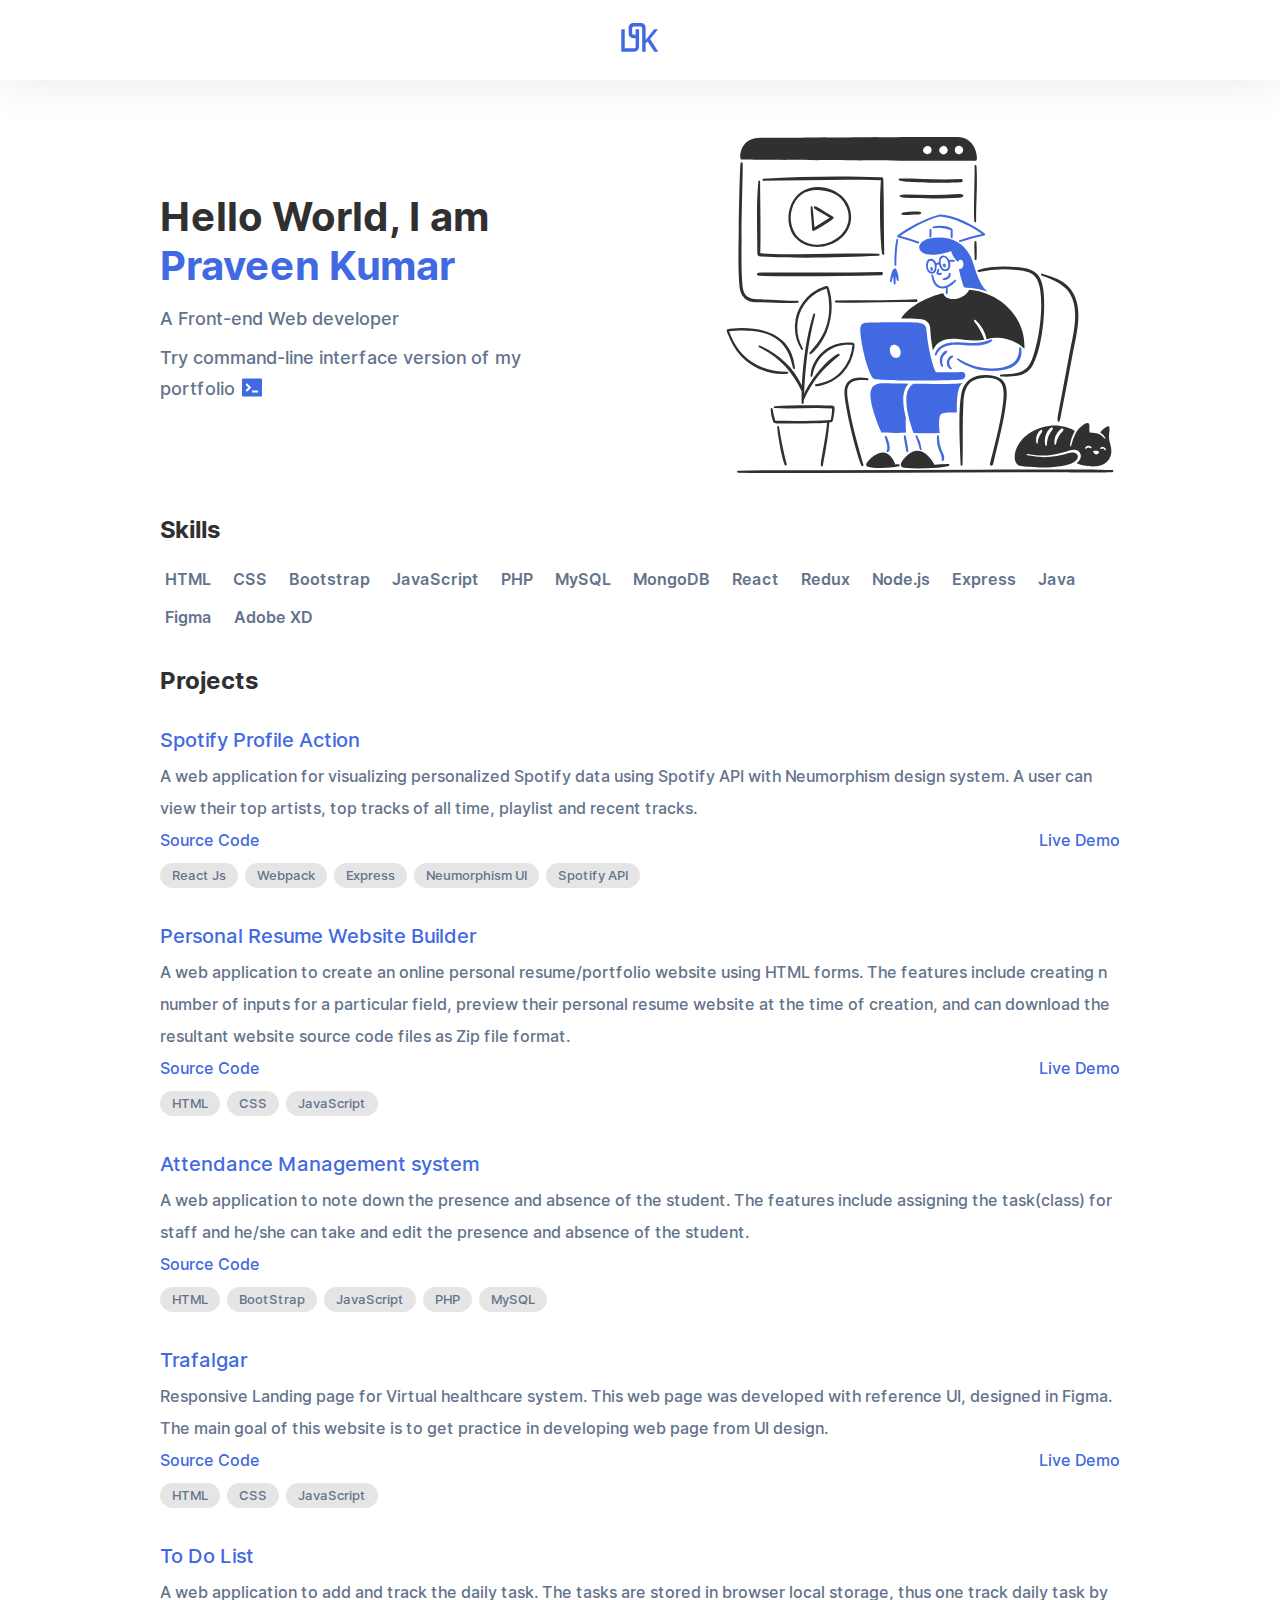
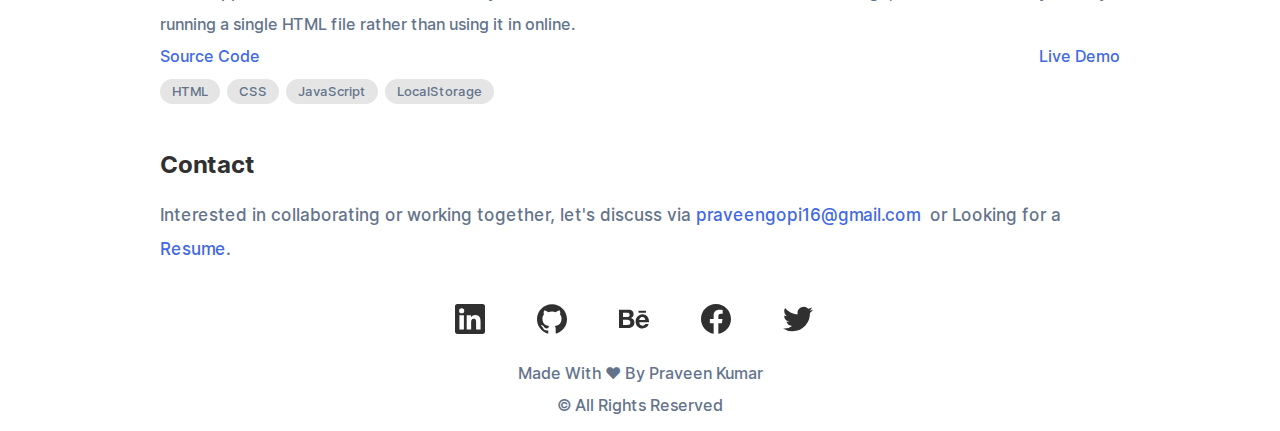
==== commit 9b2d4d47: "Updates" ====
--- a/index.html
+++ b/index.html
@@ -1,4 +1,4 @@
-<!doctype html><html lang="en"><head><meta charset="utf-8"/><link rel="icon" type="image/svg+xml" href="pk.svg"><meta name="viewport" content="width=device-width,initial-scale=1"><meta name="theme-color" content="#4169e1"><meta name="author" content="Praveen Kumar"><meta name="description" content="Hello World, I am Praveen Kumar. Full-Stack Developer || Designer"><meta name="keywords" content="praveengopi19, spotify profile action, presonal resume website generator, front-end developer, web developer, react, nodejs, react js,express"><link rel="apple-touch-icon" href="pk.svg"/><meta property="og:type" content="website"><meta property="og:url" content="https://praveengopi19.github.io"><meta property="og:title" content="Praveen Kumar"><meta property="og:site_name" content="Praveen Kumar"/><meta property="og:description" content="Interactive Command Line Interface and Minimal Portfolio."><meta property="og:image" content="https://praveengopi19.github.io/pk.svg"/><meta property="og:image:width" content="300"><meta property="og:image:height" content="300"><meta property="og:image" content="https://praveengopi19.github.io/ogcmd.png"><meta property="og:image:width" content="1200"><meta property="og:image:height" content="628"><meta property="twitter:card" content="summary_large_image"><meta property="twitter:url" content="https://praveengopi19.github.io"><meta property="twitter:title" content="Praveen Kumar"><meta property="twitter:description" content="Interactive Command Line Interface and Minimal Portfolio"><meta property="twitter:image" content="https://praveengopi19.github.io/ogcmd.png"><link rel="manifest" href="manifest.json"/><title>Praveen Kumar</title><style>section {
+<!doctype html><html lang="en"><head><meta charset="utf-8"/><link rel="icon" type="image/svg+xml" href="pk.svg"><meta name="viewport" content="width=device-width,initial-scale=1"><meta name="theme-color" content="#4169e1"><meta name="author" content="Praveen Kumar"><meta name="description" content="Hello World, I am Praveen Kumar. Full-Stack Developer || Designer"><meta name="keywords" content="praveengopi19, spotify profile action, presonal resume website generator, front-end developer, web developer, react, nodejs, react js,express"><link rel="apple-touch-icon" href="pk.svg"/><meta property="og:type" content="website"><meta property="og:url" content="https://praveengopi19.github.io"><meta property="og:title" content="Praveen Kumar"><meta property="og:site_name" content="Praveen Kumar"/><meta property="og:description" content="Interactive Command Line Interface and Minimal Portfolio."><meta property="og:image" content="https://praveengopi19.github.io/pk.svg"/><meta property="og:image:width" content="300"><meta property="og:image:height" content="300"><meta property="og:image" content="https://praveengopi19.github.io/ogcmd.png"><meta property="og:image:width" content="1200"><meta property="og:image:height" content="628"><meta property="twitter:card" content="summary_large_image"><meta property="twitter:url" content="https://praveengopi19.github.io"><meta property="twitter:title" content="Praveen Kumar"><meta property="twitter:description" content="Interactive Command Line Interface and Minimal Portfolio"><meta property="twitter:image" content="https://praveengopi19.github.io/ogcmd.png"><link rel="manifest" href="manifest.json"/><title>Praveen Kumar</title><style>.sectionClass {
       font-weight: 600;
       display: flex;
       align-content: flex-start;
@@ -42,4 +42,4 @@
 
     .loader {
       font-size: 17px;
-    }</style><link href="/styles/main-f92237c5.chunk.css" rel="stylesheet"></head><body><noscript>You need to enable JavaScript to run this app.</noscript><div id="root"><section><svg class="spinner" width="174px" height="174px" viewBox="0 0 66 66"><circle class="path" fill="transparent" strokeWidth="2" cx="33" cy="33" r="11" stroke="rgb(61, 157, 209)"/></svg><div class="loader">Preparing Portfolio</div></section></div><script src="/js/runtime-main-0ce6c6cd1ce1fbe9b6b0.js"></script><script src="/js/2-29090a0e.chunk.js"></script><script src="/js/main-bd83a3ef.chunk.js"></script></body></html>+    }</style><script defer="defer" src="/js/runtime-main-a23f52066f1c48c62c40.js"></script><script defer="defer" src="/js/vendors-node_modules_babel_runtime_regenerator_index_js-node_modules_react-dom_index_js-node_-00ce04-f1c0616a6b2d17dc39c2.js"></script><script defer="defer" src="/js/main-d6a37200033cb7df4e29.js"></script><link href="/styles/main-170088bd4021094fa6d2.css" rel="stylesheet"></head><body><noscript>You need to enable JavaScript to run this app.</noscript><div id="root"><section class="sectionClass"><svg class="spinner" width="174px" height="174px" viewBox="0 0 66 66"><circle class="path" fill="transparent" strokeWidth="2" cx="33" cy="33" r="11" stroke="rgb(61, 157, 209)"/></svg><div class="loader">Preparing Portfolio</div></section></div></body></html>--- a/styles/main-170088bd4021094fa6d2.css
+++ b/styles/main-170088bd4021094fa6d2.css
@@ -0,0 +1 @@
+html{font-family:Hack;font-weight:500}body{-ms-overflow-style:none;-webkit-font-smoothing:antialiased;-moz-osx-font-smoothing:grayscale;font-family:-apple-system,BlinkMacSystemFont,Segoe UI,Roboto,Oxygen,Ubuntu,Cantarell,Fira Sans,Droid Sans,Helvetica Neue,sans-serif;margin:0;scroll-behavior:smooth;scrollbar-width:none}body::-webkit-scrollbar{display:none}a{text-decoration:none}p{color:#63738b;font-size:17px;line-height:2;margin-block-end:.5em;margin-block-start:.5em;margin-inline-end:0;margin-inline-start:0}input[type=text]::-ms-clear{display:none}.error404{height:35vmax;width:35vmax}.errorbuttom{background-color:#4169e1;border-radius:3px;border-width:0;color:#fff;cursor:pointer;font-family:Inter;margin-top:0;padding:8px 12px}.link,.link:hover{color:#fff}@font-face{font-display:swap;font-family:Inter;font-style:normal;font-weight:400;src:url(/media/Inter-Regular..woff2) format("woff2"),url(/media/Inter-Regular..woff) format("woff")}@font-face{font-display:swap;font-family:Inter;font-style:normal;font-weight:500;src:url(/media/Inter-Medium..woff2) format("woff2"),url(/media/Inter-Medium..woff) format("woff")}@font-face{font-display:swap;font-family:Inter;font-style:normal;font-weight:600;src:url(/media/Inter-SemiBold..woff2) format("woff2"),url(/media/Inter-SemiBold..woff) format("woff")}@font-face{font-display:swap;font-family:Inter;font-style:normal;font-weight:700;src:url(/media/Inter-Bold..woff2) format("woff2"),url(/media/Inter-Bold..woff) format("woff")}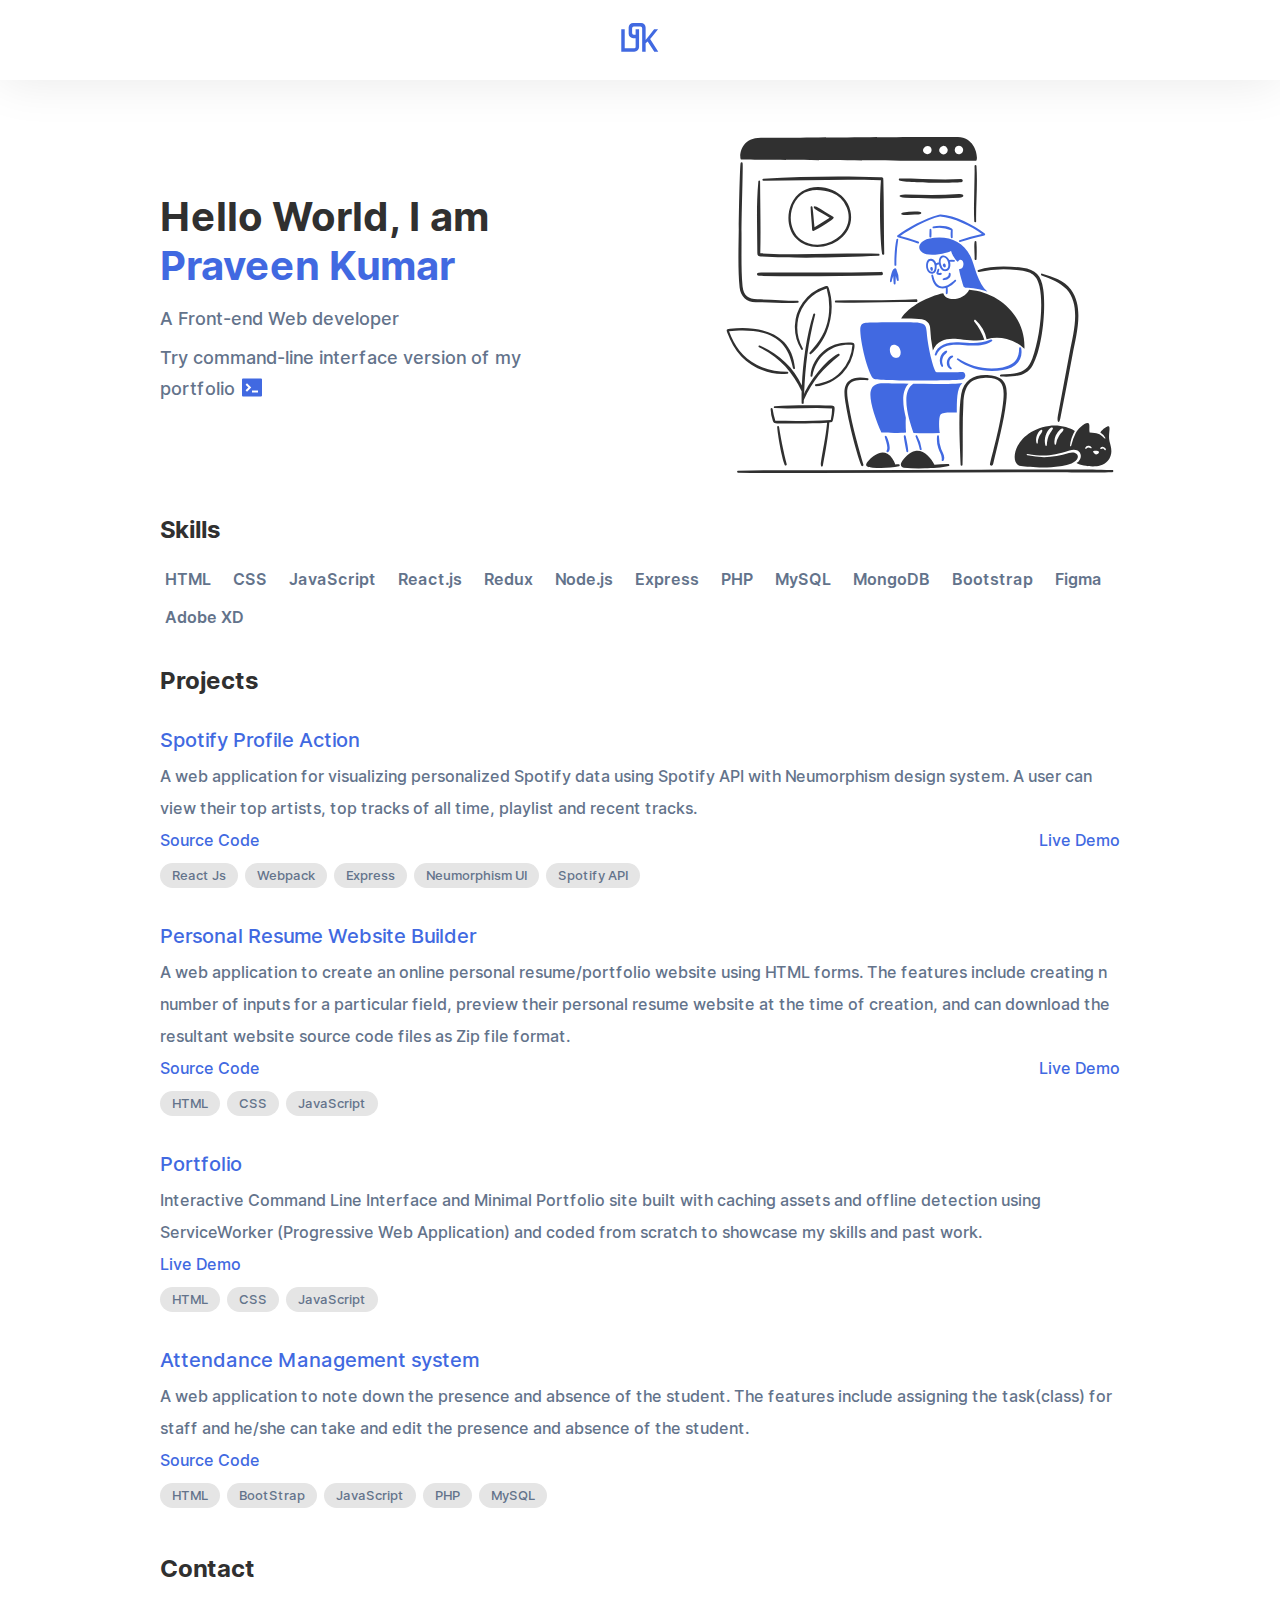
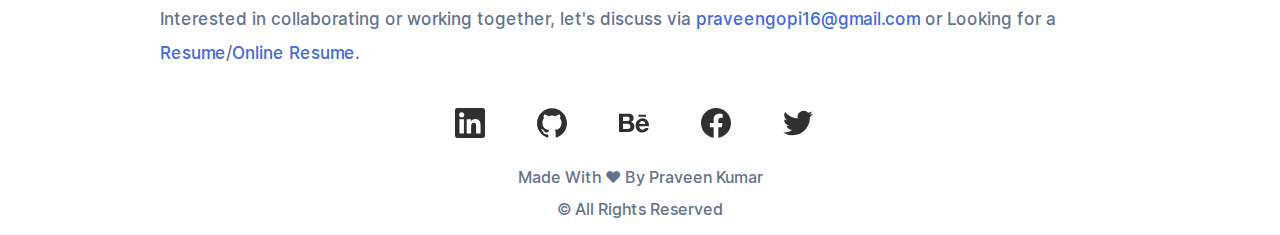
==== commit 5c0b2f9f: "Updates" ====
--- a/index.html
+++ b/index.html
@@ -42,4 +42,4 @@
 
     .loader {
       font-size: 17px;
-    }</style><script defer="defer" src="/js/runtime-main-a23f52066f1c48c62c40.js"></script><script defer="defer" src="/js/vendors-node_modules_babel_runtime_regenerator_index_js-node_modules_react-dom_index_js-node_-00ce04-f1c0616a6b2d17dc39c2.js"></script><script defer="defer" src="/js/main-d6a37200033cb7df4e29.js"></script><link href="/styles/main-170088bd4021094fa6d2.css" rel="stylesheet"></head><body><noscript>You need to enable JavaScript to run this app.</noscript><div id="root"><section class="sectionClass"><svg class="spinner" width="174px" height="174px" viewBox="0 0 66 66"><circle class="path" fill="transparent" strokeWidth="2" cx="33" cy="33" r="11" stroke="rgb(61, 157, 209)"/></svg><div class="loader">Preparing Portfolio</div></section></div></body></html>+    }</style><script defer="defer" src="/js/runtime-main-8d2163d228944bf1bd2d.js"></script><script defer="defer" src="/js/vendors-node_modules_babel_runtime_regenerator_index_js-node_modules_react-dom_index_js-node_-00ce04-f1c0616a6b2d17dc39c2.js"></script><script defer="defer" src="/js/main-9f6b7104d1b58c98d27b.js"></script><link href="/styles/main-170088bd4021094fa6d2.css" rel="stylesheet"></head><body><noscript>You need to enable JavaScript to run this app.</noscript><div id="root"><section class="sectionClass"><svg class="spinner" width="174px" height="174px" viewBox="0 0 66 66"><circle class="path" fill="transparent" strokeWidth="2" cx="33" cy="33" r="11" stroke="rgb(61, 157, 209)"/></svg><div class="loader">Preparing Portfolio</div></section></div></body></html>